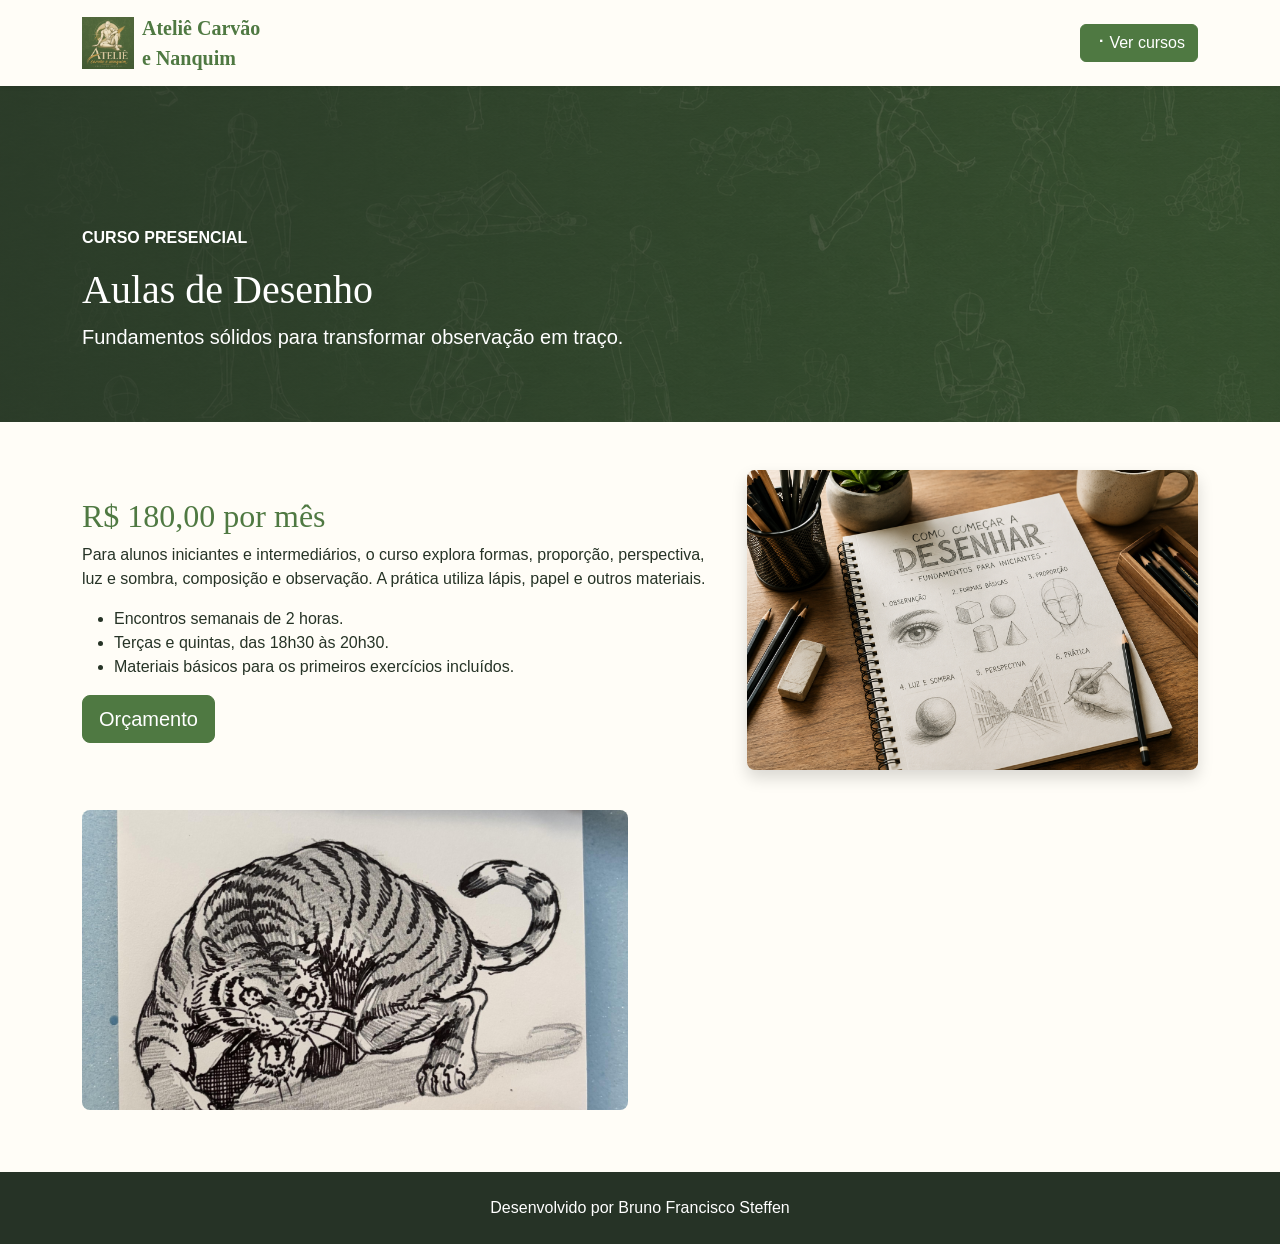
==== desenho.html @ fc7d6fa7 "projeto site Rafaeli" ====
<!doctype html>
<html lang="pt-BR">
  <head>
    <meta charset="utf-8">
    <meta name="viewport" content="width=device-width, initial-scale=1">
    <title>
      Aulas de Desenho | Ateliê
    </title>
    <link href="https://cdn.jsdelivr.net/npm/bootstrap@5.3.3/dist/css/bootstrap.min.css" rel="stylesheet">
    <link rel="stylesheet" href="styles.css">
  </head>
  <body>
    <!-- Navegação -->
    <nav class="navbar navbar-expand-lg navbar-light sticky-top shadow-sm">
      <div class="container">
        <a class="navbar-brand d-flex align-items-center gap-2" href="index.html">
          <img src="img/Logotipo.png" alt="Logotipo">
          <span class="brand-name">
            Ateliê Carvão
            <br>
            e Nanquim
          </span>
        </a>
        <a class="btn btn-atelier" href="index.html#servicos">
          ⠐ Ver cursos
        </a>
      </div>
    </nav>
    <main>
      <!-- Destaque do curso -->
      <header class="service-hero">
        <div class="container">
          <p class="text-uppercase fw-bold">
            Curso presencial
          </p>
          <h1>
            Aulas de Desenho
          </h1>
          <p class="lead mb-0">
            Fundamentos sólidos para transformar observação em traço.
          </p>
        </div>
      </header>
      <!-- Informações do curso -->
      <section class="py-5">
        <div class="container">
          <div class="row g-4 align-items-center">
            <div class="col-lg-7">
              <h2 class="section-title">
                R$ 180,00 por mês
              </h2>
              <p>
                Para alunos iniciantes e intermediários, o curso explora formas, proporção, perspectiva, luz e sombra, composição e observação. A prática utiliza lápis, papel e outros materiais.
              </p>
              <ul>
                <li>
                  Encontros semanais de 2 horas.
                </li>
                <li>
                  Terças e quintas, das 18h30 às 20h30.
                </li>
                <li>
                  Materiais básicos para os primeiros exercícios incluídos.
                </li>
              </ul>
              <button class="btn btn-atelier btn-lg" data-bs-toggle="modal" data-bs-target="#orcamento">
                Orçamento
              </button>
            </div>
            <div class="col-lg-5">
              <img class="detail-photo rounded-3 shadow" src="img/blogPost1.png" alt="Prática de desenho">
            </div>
          </div>
          <div class="row g-4 mt-3">
            <div class="col-md-6">
              <img class="detail-photo rounded-3" src="img/depoimento1.jpeg" alt="Aluno desenhando">
            </div>
            <div class="col-md-6">
              <iframe class="video rounded-3" src="https://www.youtube.com/embed/tx5kJvI14Jg" title="Learning How to Draw" allowfullscreen>
              </iframe>
            </div>
          </div>
        </div>
      </section>
    </main>
    <!-- Rodapé -->
    <footer class="footer py-4 text-center">
      Desenvolvido por Bruno Francisco Steffen
    </footer>
    <!-- Modal de orçamento -->
    <div class="modal fade" id="orcamento" tabindex="-1">
      <div class="modal-dialog modal-lg">
        <form class="modal-content">
          <div class="modal-header">
            <h2 class="modal-title fs-5">
              Solicitar orçamento ⬝ Desenho
            </h2>
            <button type="button" class="btn-close" data-bs-dismiss="modal">
            </button>
          </div>
          <div class="modal-body">
            <div class="row g-3">
              <div class="col-md-6">
                <label class="form-label" for="nome">
                  Nome
                </label>
                <input id="nome" class="form-control" required>
              </div>
              <div class="col-md-6">
                <label class="form-label" for="email">
                  E-mail
                </label>
                <input id="email" type="email" class="form-control" required>
              </div>
              <div class="col-md-6">
                <label class="form-label" for="telefone">
                  Telefone
                </label>
                <input id="telefone" class="form-control" required>
              </div>
              <div class="col-md-6">
                <label class="form-label" for="endereco">
                  Endereço
                </label>
                <input id="endereco" class="form-control">
              </div>
              <div class="col-md-6">
                <label class="form-label" for="cidade">
                  Cidade
                </label>
                <input id="cidade" class="form-control">
              </div>
              <div class="col-md-2">
                <label class="form-label" for="uf">
                  UF
                </label>
                <input id="uf" class="form-control" maxlength="2">
              </div>
              <div class="col-md-4">
                <label class="form-label" for="data-desejada">
                  Data desejada
                </label>
                <input id="data-desejada" type="date" class="form-control">
              </div>
              <div class="col-12">
                <label class="form-label" for="observacoes">
                  Observações
                </label>
                <textarea id="observacoes" class="form-control" rows="3">
                </textarea>
              </div>
            </div>
          </div>
          <div class="modal-footer">
            <button class="btn btn-atelier">
              Enviar solicitação
            </button>
          </div>
        </form>
      </div>
    </div>
    <script src="https://cdn.jsdelivr.net/npm/bootstrap@5.3.3/dist/js/bootstrap.bundle.min.js">
    </script>
  </body>
</html>
---- styles.css ----
/* Variáveis de cor e configurações globais */
:root {
  --cream: #EDE8D0;
  --green: #4F7942;
  --ink: #263326;
}

body {
  font-family: Arial, Helvetica, sans-serif;
  color: var(--ink);
  background: #fffdf7;
}

.display-serif,
h1,
h2 {
  font-family: Georgia, serif;
}

/* Navegação e marca */
.navbar {
  background: rgba(255, 253, 247, .96) !important;
}

.navbar-brand img {
  width: 52px;
  height: 52px;
  object-fit: contain;
}

.brand-name {
  font-family: Georgia, serif;
  color: var(--green);
  font-weight: bold;
}

.nav-link {
  font-weight: 600;
}

/* Botões */
.btn-atelier {
  background: var(--green);
  color: white;
  border-color: var(--green);
}

.btn-atelier:hover {
  background: #385b30;
  color: white;
  border-color: #385b30;
}

/* Página inicial e carrossel */
.hero {
  min-height: 530px;
  background: linear-gradient(90deg, rgba(20, 34, 19, .72), rgba(20, 34, 19, .25)), url('img/planoDeFundo.png') center/cover;
}

.hero .carousel-item {
  min-height: 530px;
}

.hero-copy {
  max-width: 640px;
  padding-top: 145px;
}

.section-title {
  color: var(--green);
}

/* Cartões de serviços */
.service-card {
  height: 100%;
  border: 0;
  box-shadow: 0 5px 20px rgba(39, 55, 38, .12);
  overflow: hidden;
}

.service-card img {
  height: 230px;
  object-fit: cover;
}

.price {
  color: var(--green);
  font-size: 1.15rem;
  font-weight: 700;
}

/* Seções institucionais e depoimentos */
.soft-section {
  background: var(--cream);
}

.professional-card {
  height: 100%;
}

.professional-photo {
  width: 100%;
  height: 180px;
  margin-bottom: 12px;
  object-fit: cover;
  border-radius: 1rem;
}

.professional-photo-jeanne {
  object-position: center 25%;
}

.testimonial img {
  width: 72px;
  height: 72px;
  object-fit: cover;
  border: 3px solid var(--cream);
}

.map {
  width: 100%;
  min-height: 350px;
  border: 0;
}

/* Páginas de serviço */
.service-hero {
  padding: 140px 0 70px;
  background: linear-gradient(90deg, rgba(38, 51, 38, .85), rgba(38, 51, 38, .55)), url('img/planoDeFundo.png') center/cover;
  color: white;
}

.detail-photo {
  height: 300px;
  width: 100%;
  object-fit: cover;
}

.video {
  aspect-ratio: 16/9;
  width: 100%;
  border: 0;
}

/* Rodapé */
.footer {
  background: #263326;
  color: #fff;
}

.footer a {
  color: #EDE8D0;
}

/* Regras responsivas */
@media (max-width: 767px) {
  .hero,
  .hero .carousel-item {
    min-height: 460px;
  }

  .hero-copy {
    padding-top: 110px;
  }

  .service-hero {
    padding-top: 115px;
  }

  .service-card img {
    height: 200px;
  }
}
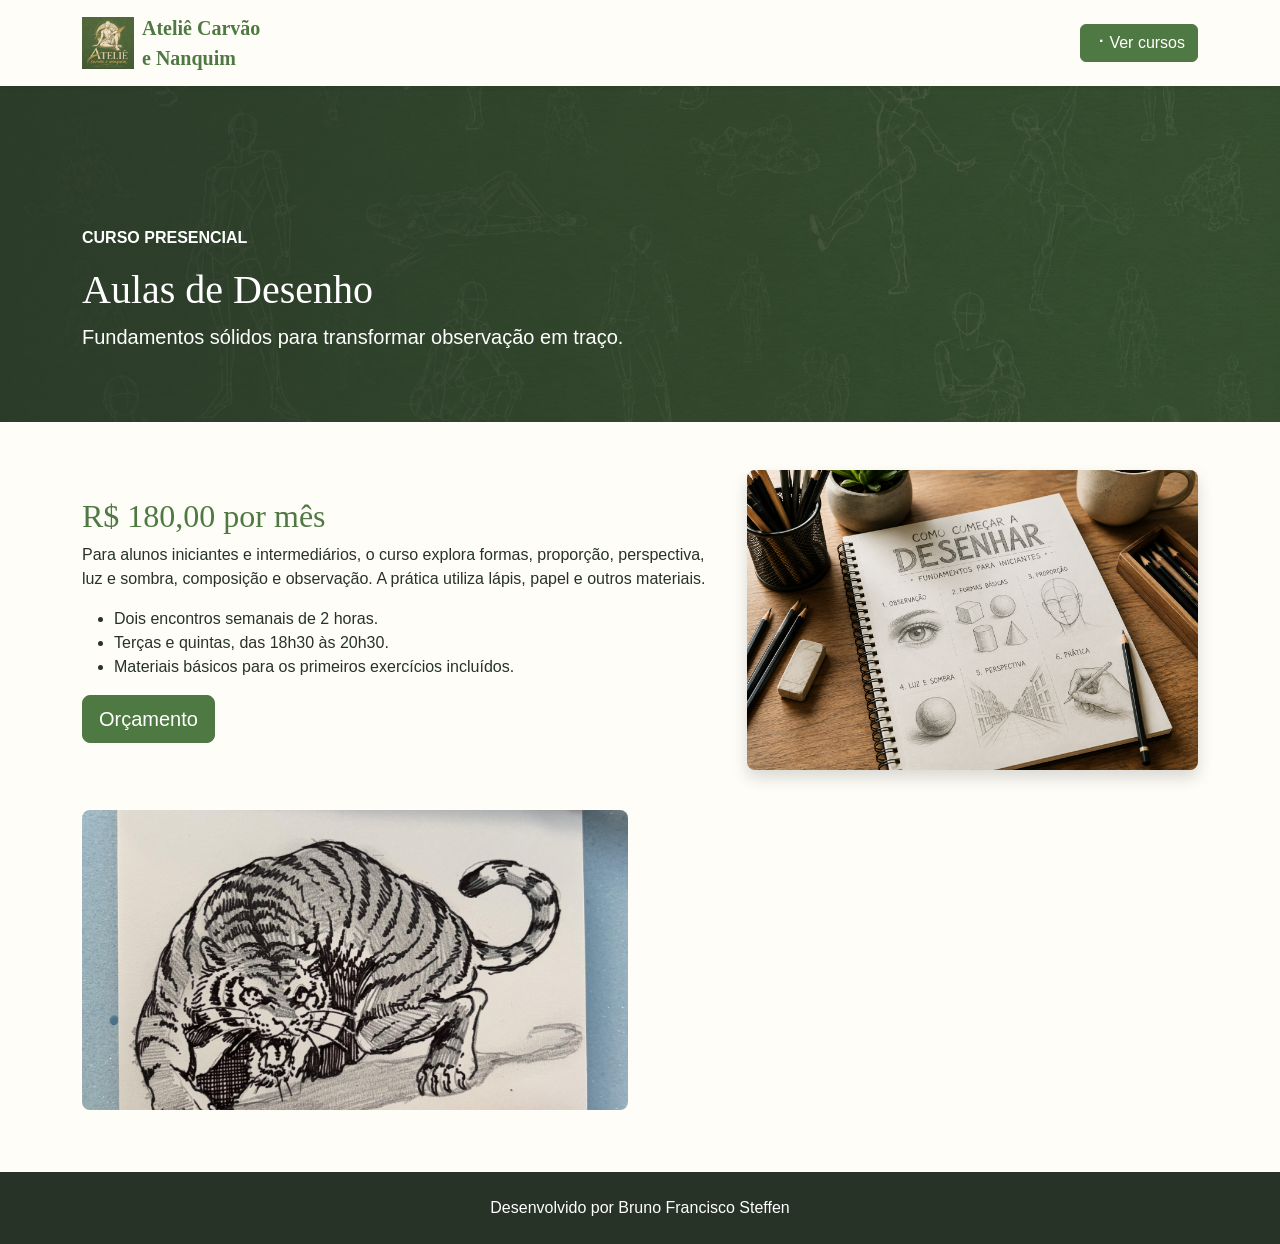
==== commit 3b7a2d92: "A1.3: integração com banco de dados (orçamento, contato e depoimentos) - Back-end PHP com PDO para i" ====
--- a/desenho.html
+++ b/desenho.html
@@ -54,7 +54,7 @@
               </p>
               <ul>
                 <li>
-                  Encontros semanais de 2 horas.
+                  Dois encontros semanais de 2 horas.
                 </li>
                 <li>
                   Terças e quintas, das 18h30 às 20h30.
@@ -90,7 +90,7 @@
     <!-- Modal de orçamento -->
     <div class="modal fade" id="orcamento" tabindex="-1">
       <div class="modal-dialog modal-lg">
-        <form class="modal-content">
+        <form id="form-orcamento" class="modal-content" data-aula="1">
           <div class="modal-header">
             <h2 class="modal-title fs-5">
               Solicitar orçamento ⬝ Desenho
@@ -99,66 +99,75 @@
             </button>
           </div>
           <div class="modal-body">
+            <h3 class="fs-6 mb-2">
+              Escolha as aulas
+            </h3>
+            <div id="lista-aulas" class="mb-2">
+            </div>
+            <p class="fw-bold mb-4">
+              Total por mês: <span id="total-orcamento">R$ 0,00</span>
+            </p>
             <div class="row g-3">
               <div class="col-md-6">
                 <label class="form-label" for="nome">
                   Nome
                 </label>
-                <input id="nome" class="form-control" required>
+                <input id="nome" name="nome" class="form-control" required>
               </div>
               <div class="col-md-6">
                 <label class="form-label" for="email">
                   E-mail
                 </label>
-                <input id="email" type="email" class="form-control" required>
+                <input id="email" name="email" type="email" class="form-control" required>
               </div>
               <div class="col-md-6">
                 <label class="form-label" for="telefone">
                   Telefone
                 </label>
-                <input id="telefone" class="form-control" required>
+                <input id="telefone" name="telefone" class="form-control" required>
               </div>
               <div class="col-md-6">
                 <label class="form-label" for="endereco">
                   Endereço
                 </label>
-                <input id="endereco" class="form-control">
+                <input id="endereco" name="endereco" class="form-control">
               </div>
               <div class="col-md-6">
                 <label class="form-label" for="cidade">
                   Cidade
                 </label>
-                <input id="cidade" class="form-control">
+                <input id="cidade" name="cidade" class="form-control">
               </div>
               <div class="col-md-2">
                 <label class="form-label" for="uf">
                   UF
                 </label>
-                <input id="uf" class="form-control" maxlength="2">
+                <input id="uf" name="uf" class="form-control" maxlength="2">
               </div>
               <div class="col-md-4">
                 <label class="form-label" for="data-desejada">
                   Data desejada
                 </label>
-                <input id="data-desejada" type="date" class="form-control">
+                <input id="data-desejada" name="data_desejada" type="date" class="form-control">
               </div>
               <div class="col-12">
                 <label class="form-label" for="observacoes">
                   Observações
                 </label>
-                <textarea id="observacoes" class="form-control" rows="3">
-                </textarea>
+                <textarea id="observacoes" name="observacoes" class="form-control" rows="3"></textarea>
               </div>
             </div>
           </div>
           <div class="modal-footer">
-            <button class="btn btn-atelier">
+            <button class="btn btn-atelier" type="submit">
               Enviar solicitação
             </button>
           </div>
         </form>
       </div>
     </div>
+    <script src="orcamento.js">
+    </script>
     <script src="https://cdn.jsdelivr.net/npm/bootstrap@5.3.3/dist/js/bootstrap.bundle.min.js">
     </script>
   </body>
